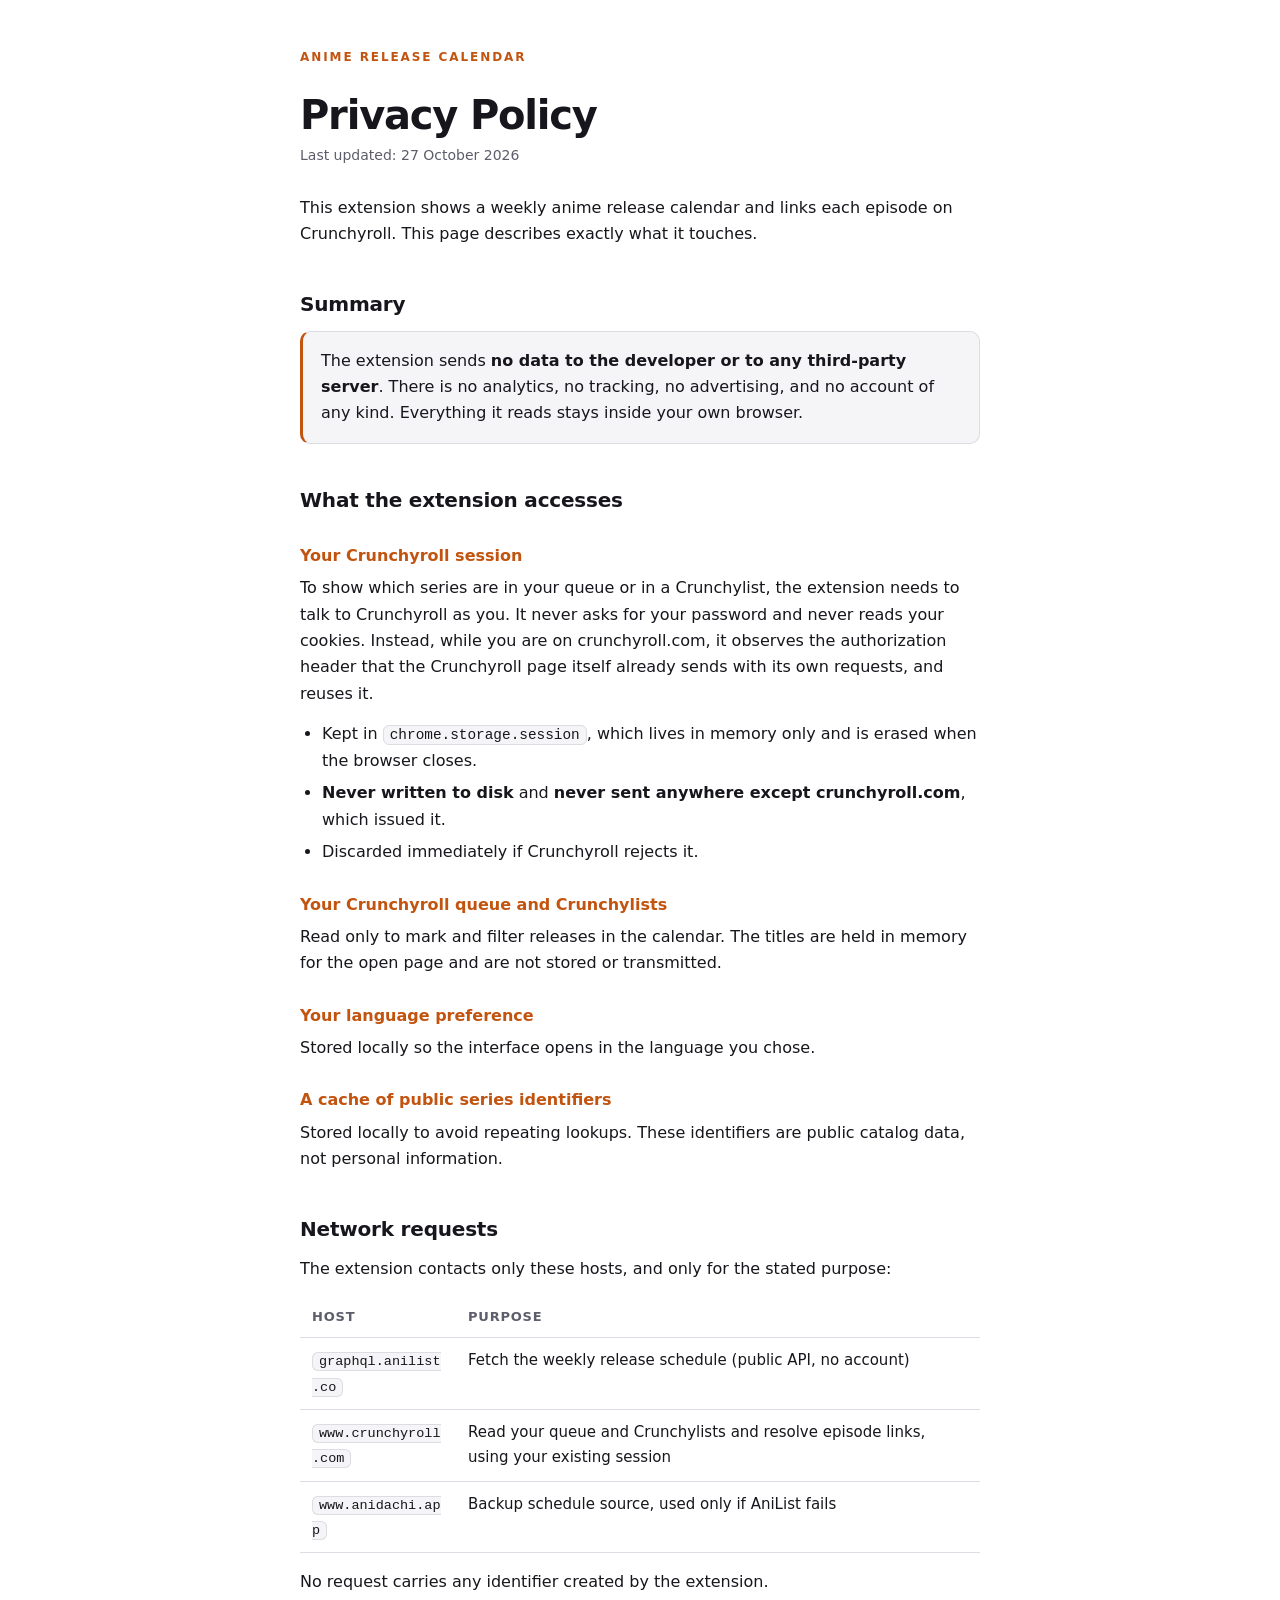
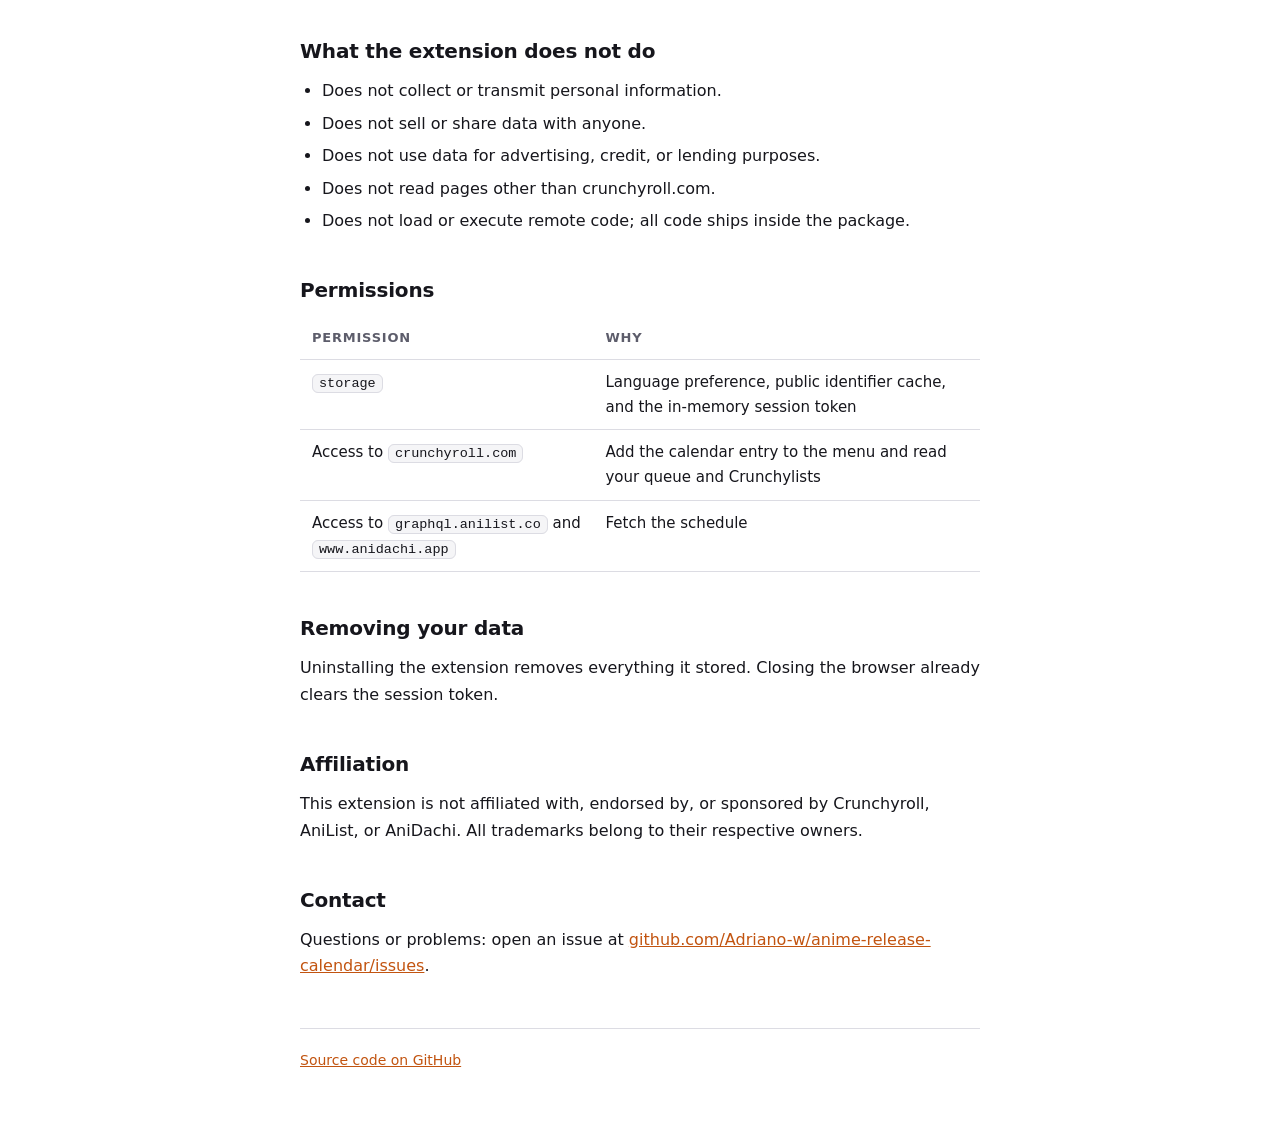
==== docs/privacy.html @ 0f82a9c9 "Publish the privacy policy as a GitHub Pages site The Chrome Web Store wants a real hosted page, not" ====
<!doctype html>
<html lang="en">
<head>
<meta charset="utf-8">
<meta name="viewport" content="width=device-width, initial-scale=1">
<title>Privacy Policy — Anime Release Calendar</title>
<meta name="description" content="Privacy policy for the Anime Release Calendar browser extension.">
<link rel="stylesheet" href="style.css">
</head>
<body>
<main>
  <p class="eyebrow"><a href="./">Anime Release Calendar</a></p>
  <h1>Privacy Policy</h1>
  <p class="updated">Last updated: 27 October 2026</p>

  <p>This extension shows a weekly anime release calendar and links each episode
  on Crunchyroll. This page describes exactly what it touches.</p>

  <h2>Summary</h2>
  <p class="callout">The extension sends <strong>no data to the developer or to
  any third-party server</strong>. There is no analytics, no tracking, no
  advertising, and no account of any kind. Everything it reads stays inside your
  own browser.</p>

  <h2>What the extension accesses</h2>

  <h3>Your Crunchyroll session</h3>
  <p>To show which series are in your queue or in a Crunchylist, the extension
  needs to talk to Crunchyroll as you. It never asks for your password and never
  reads your cookies. Instead, while you are on crunchyroll.com, it observes the
  authorization header that the Crunchyroll page itself already sends with its
  own requests, and reuses it.</p>
  <ul>
    <li>Kept in <code>chrome.storage.session</code>, which lives in memory only
    and is erased when the browser closes.</li>
    <li><strong>Never written to disk</strong> and <strong>never sent anywhere
    except crunchyroll.com</strong>, which issued it.</li>
    <li>Discarded immediately if Crunchyroll rejects it.</li>
  </ul>

  <h3>Your Crunchyroll queue and Crunchylists</h3>
  <p>Read only to mark and filter releases in the calendar. The titles are held
  in memory for the open page and are not stored or transmitted.</p>

  <h3>Your language preference</h3>
  <p>Stored locally so the interface opens in the language you chose.</p>

  <h3>A cache of public series identifiers</h3>
  <p>Stored locally to avoid repeating lookups. These identifiers are public
  catalog data, not personal information.</p>

  <h2>Network requests</h2>
  <p>The extension contacts only these hosts, and only for the stated
  purpose:</p>
  <div class="tablewrap">
  <table>
    <thead><tr><th>Host</th><th>Purpose</th></tr></thead>
    <tbody>
      <tr><td><code>graphql.anilist.co</code></td><td>Fetch the weekly release schedule (public API, no account)</td></tr>
      <tr><td><code>www.crunchyroll.com</code></td><td>Read your queue and Crunchylists and resolve episode links, using your existing session</td></tr>
      <tr><td><code>www.anidachi.app</code></td><td>Backup schedule source, used only if AniList fails</td></tr>
    </tbody>
  </table>
  </div>
  <p>No request carries any identifier created by the extension.</p>

  <h2>What the extension does not do</h2>
  <ul>
    <li>Does not collect or transmit personal information.</li>
    <li>Does not sell or share data with anyone.</li>
    <li>Does not use data for advertising, credit, or lending purposes.</li>
    <li>Does not read pages other than crunchyroll.com.</li>
    <li>Does not load or execute remote code; all code ships inside the package.</li>
  </ul>

  <h2>Permissions</h2>
  <div class="tablewrap">
  <table>
    <thead><tr><th>Permission</th><th>Why</th></tr></thead>
    <tbody>
      <tr><td><code>storage</code></td><td>Language preference, public identifier cache, and the in-memory session token</td></tr>
      <tr><td>Access to <code>crunchyroll.com</code></td><td>Add the calendar entry to the menu and read your queue and Crunchylists</td></tr>
      <tr><td>Access to <code>graphql.anilist.co</code> and <code>www.anidachi.app</code></td><td>Fetch the schedule</td></tr>
    </tbody>
  </table>
  </div>

  <h2>Removing your data</h2>
  <p>Uninstalling the extension removes everything it stored. Closing the
  browser already clears the session token.</p>

  <h2>Affiliation</h2>
  <p>This extension is not affiliated with, endorsed by, or sponsored by
  Crunchyroll, AniList, or AniDachi. All trademarks belong to their respective
  owners.</p>

  <h2>Contact</h2>
  <p>Questions or problems: open an issue at
  <a href="https://github.com/Adriano-w/anime-release-calendar/issues">github.com/Adriano-w/anime-release-calendar/issues</a>.</p>

  <footer>
    <p><a href="https://github.com/Adriano-w/anime-release-calendar">Source code on GitHub</a></p>
  </footer>
</main>
</body>
</html>
---- docs/style.css ----
/* Mesma paleta da extensão, para a página parecer parte do produto. */
:root {
  color-scheme: dark light;
  --bg: #0d0d12;
  --panel: #17171f;
  --line: #30303b;
  --text: #f7f7fb;
  --muted: #a8a8b8;
  --accent: #f47521;
}

* { box-sizing: border-box }

body {
  margin: 0;
  background: var(--bg);
  color: var(--text);
  font: 16px/1.65 system-ui, -apple-system, "Segoe UI", sans-serif;
}

main {
  max-width: 720px;
  margin: 0 auto;
  padding: 48px 20px 72px;
}

.eyebrow {
  margin: 0 0 24px;
  font-size: 12px;
  font-weight: 800;
  letter-spacing: .16em;
  text-transform: uppercase;
}

.eyebrow a { color: var(--accent); text-decoration: none }
.eyebrow a:hover { text-decoration: underline }

h1 {
  margin: 0 0 6px;
  font-size: clamp(28px, 5vw, 40px);
  letter-spacing: -.03em;
  line-height: 1.15;
}

h2 {
  margin: 40px 0 10px;
  font-size: 20px;
  letter-spacing: -.01em;
}

h3 {
  margin: 26px 0 6px;
  font-size: 16px;
  color: var(--accent);
}

.updated {
  margin: 0 0 28px;
  color: var(--muted);
  font-size: 14px;
}

p { margin: 0 0 14px }

.callout {
  padding: 16px 18px;
  background: var(--panel);
  border: 1px solid var(--line);
  border-left: 3px solid var(--accent);
  border-radius: 10px;
}

ul { margin: 0 0 14px; padding-left: 22px }
li { margin-bottom: 6px }

code {
  padding: 1px 6px;
  background: var(--panel);
  border: 1px solid var(--line);
  border-radius: 6px;
  font-size: .9em;
  word-break: break-word;
}

.tablewrap { overflow-x: auto; margin-bottom: 16px }

table {
  width: 100%;
  border-collapse: collapse;
  font-size: 15px;
}

th, td {
  padding: 10px 12px;
  text-align: left;
  border-bottom: 1px solid var(--line);
  vertical-align: top;
}

th { color: var(--muted); font-size: 13px; text-transform: uppercase; letter-spacing: .06em }

a { color: var(--accent) }

footer {
  margin-top: 48px;
  padding-top: 20px;
  border-top: 1px solid var(--line);
  color: var(--muted);
  font-size: 14px;
}

footer p { margin: 0 }

@media (prefers-color-scheme: light) {
  :root {
    --bg: #ffffff;
    --panel: #f5f5f7;
    --line: #dcdce3;
    --text: #16161c;
    --muted: #5d5d6b;
    --accent: #c25410;
  }
}
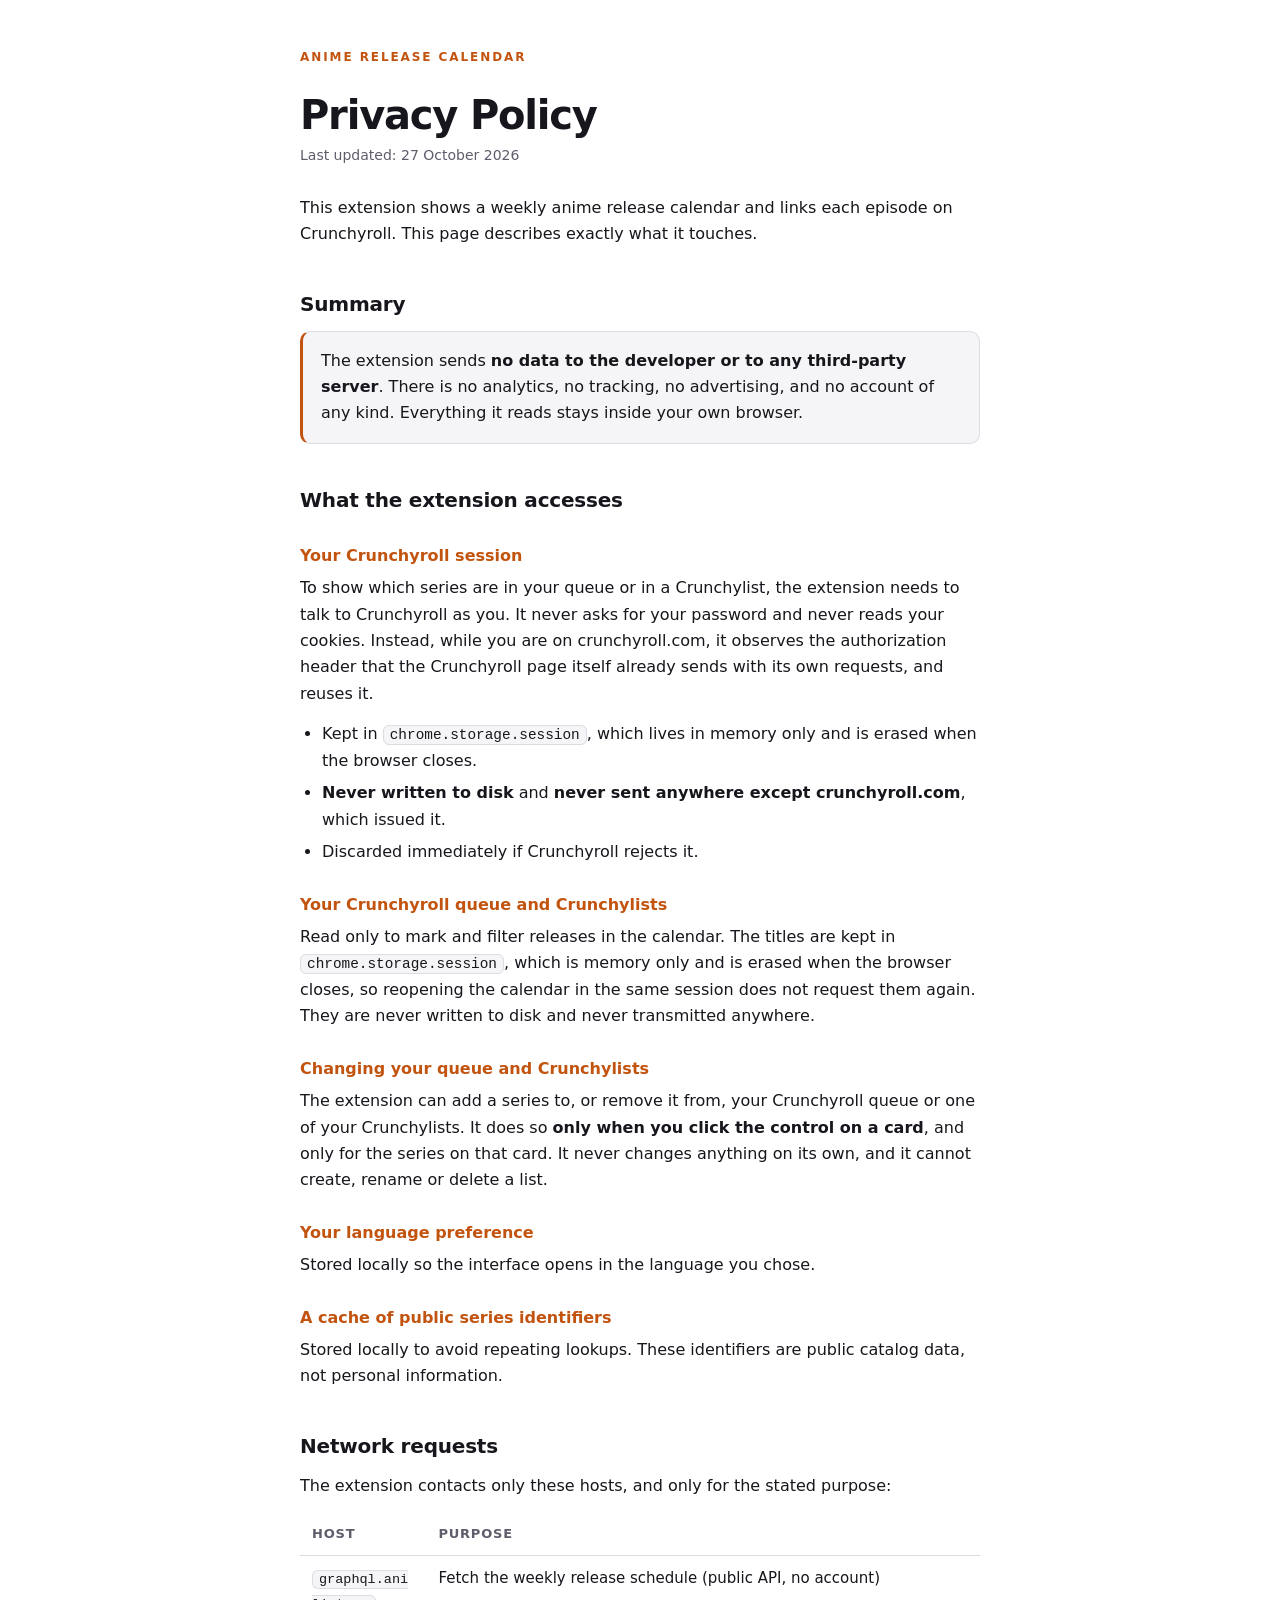
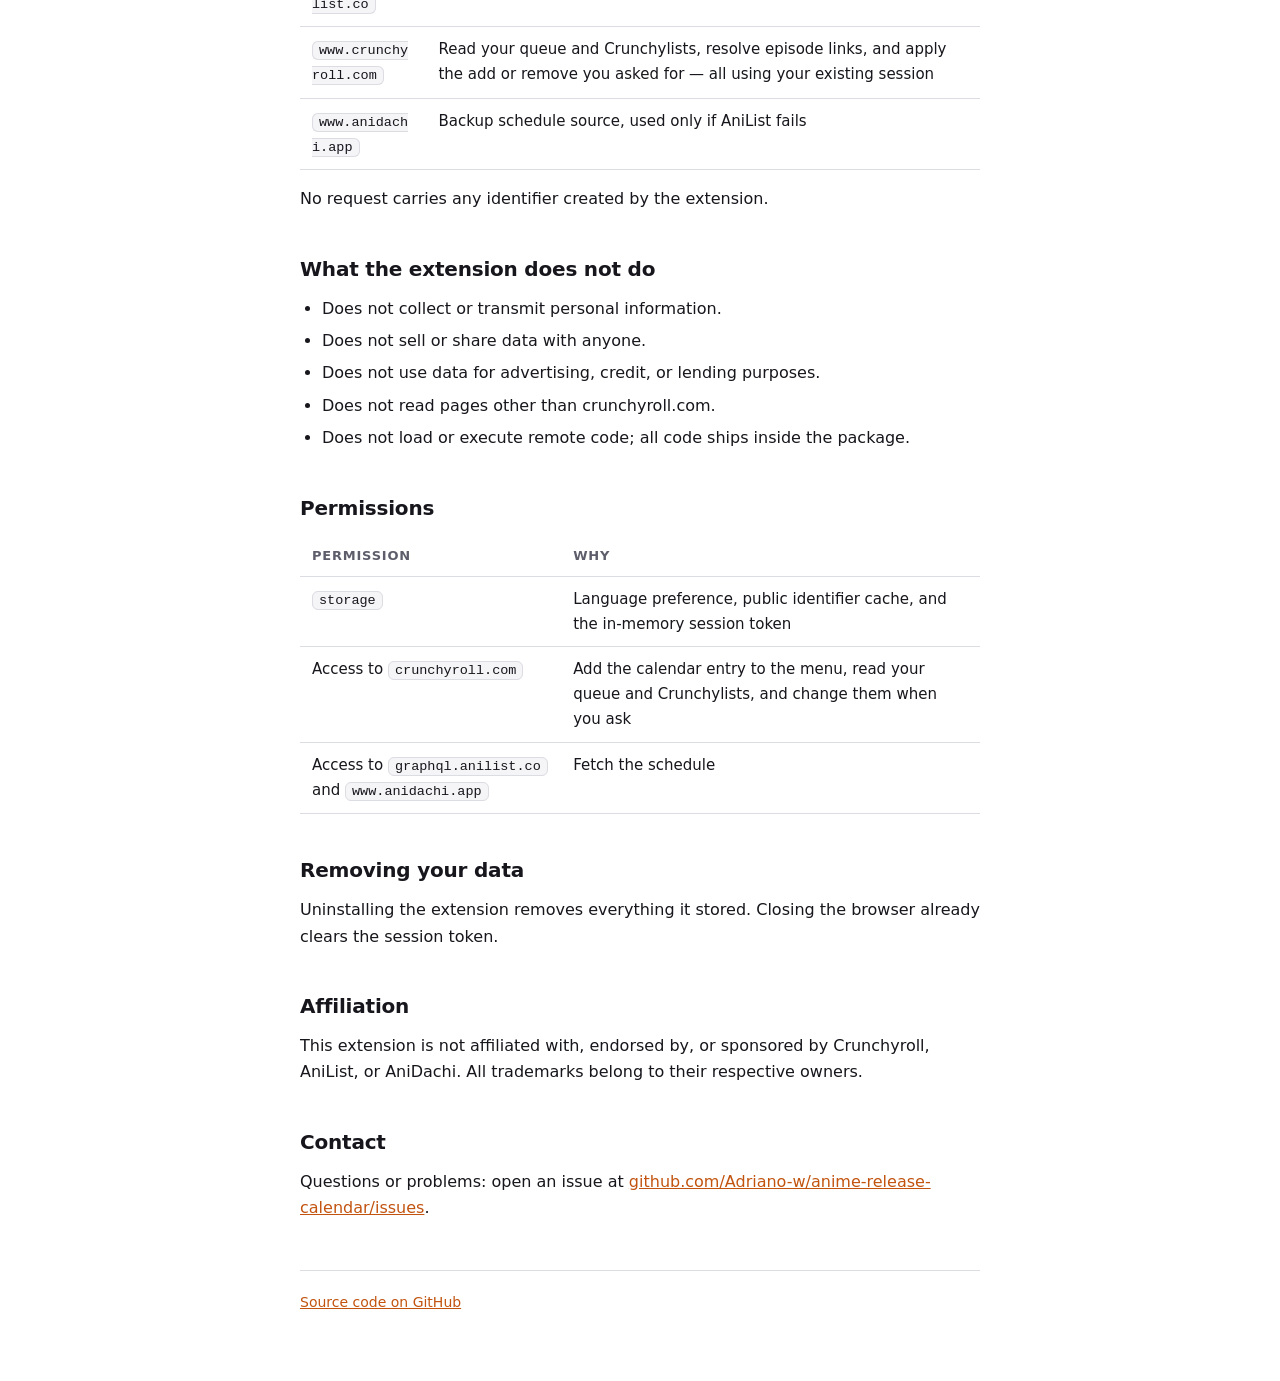
==== commit 7d391825: "Always show Crunchylist marks, and pay for them once per session The toggle is gone: the marks are o" ====
--- a/docs/privacy.html
+++ b/docs/privacy.html
@@ -39,8 +39,18 @@
   </ul>
 
   <h3>Your Crunchyroll queue and Crunchylists</h3>
-  <p>Read only to mark and filter releases in the calendar. The titles are held
-  in memory for the open page and are not stored or transmitted.</p>
+  <p>Read only to mark and filter releases in the calendar. The titles are kept
+  in <code>chrome.storage.session</code>, which is memory only and is erased
+  when the browser closes, so reopening the calendar in the same session does
+  not request them again. They are never written to disk and never transmitted
+  anywhere.</p>
+
+  <h3>Changing your queue and Crunchylists</h3>
+  <p>The extension can add a series to, or remove it from, your Crunchyroll
+  queue or one of your Crunchylists. It does so <strong>only when you click the
+  control on a card</strong>, and only for the series on that card. It never
+  changes anything on its own, and it cannot create, rename or delete a
+  list.</p>
 
   <h3>Your language preference</h3>
   <p>Stored locally so the interface opens in the language you chose.</p>
@@ -57,7 +67,7 @@
     <thead><tr><th>Host</th><th>Purpose</th></tr></thead>
     <tbody>
       <tr><td><code>graphql.anilist.co</code></td><td>Fetch the weekly release schedule (public API, no account)</td></tr>
-      <tr><td><code>www.crunchyroll.com</code></td><td>Read your queue and Crunchylists and resolve episode links, using your existing session</td></tr>
+      <tr><td><code>www.crunchyroll.com</code></td><td>Read your queue and Crunchylists, resolve episode links, and apply the add or remove you asked for — all using your existing session</td></tr>
       <tr><td><code>www.anidachi.app</code></td><td>Backup schedule source, used only if AniList fails</td></tr>
     </tbody>
   </table>
@@ -79,7 +89,7 @@
     <thead><tr><th>Permission</th><th>Why</th></tr></thead>
     <tbody>
       <tr><td><code>storage</code></td><td>Language preference, public identifier cache, and the in-memory session token</td></tr>
-      <tr><td>Access to <code>crunchyroll.com</code></td><td>Add the calendar entry to the menu and read your queue and Crunchylists</td></tr>
+      <tr><td>Access to <code>crunchyroll.com</code></td><td>Add the calendar entry to the menu, read your queue and Crunchylists, and change them when you ask</td></tr>
       <tr><td>Access to <code>graphql.anilist.co</code> and <code>www.anidachi.app</code></td><td>Fetch the schedule</td></tr>
     </tbody>
   </table>
